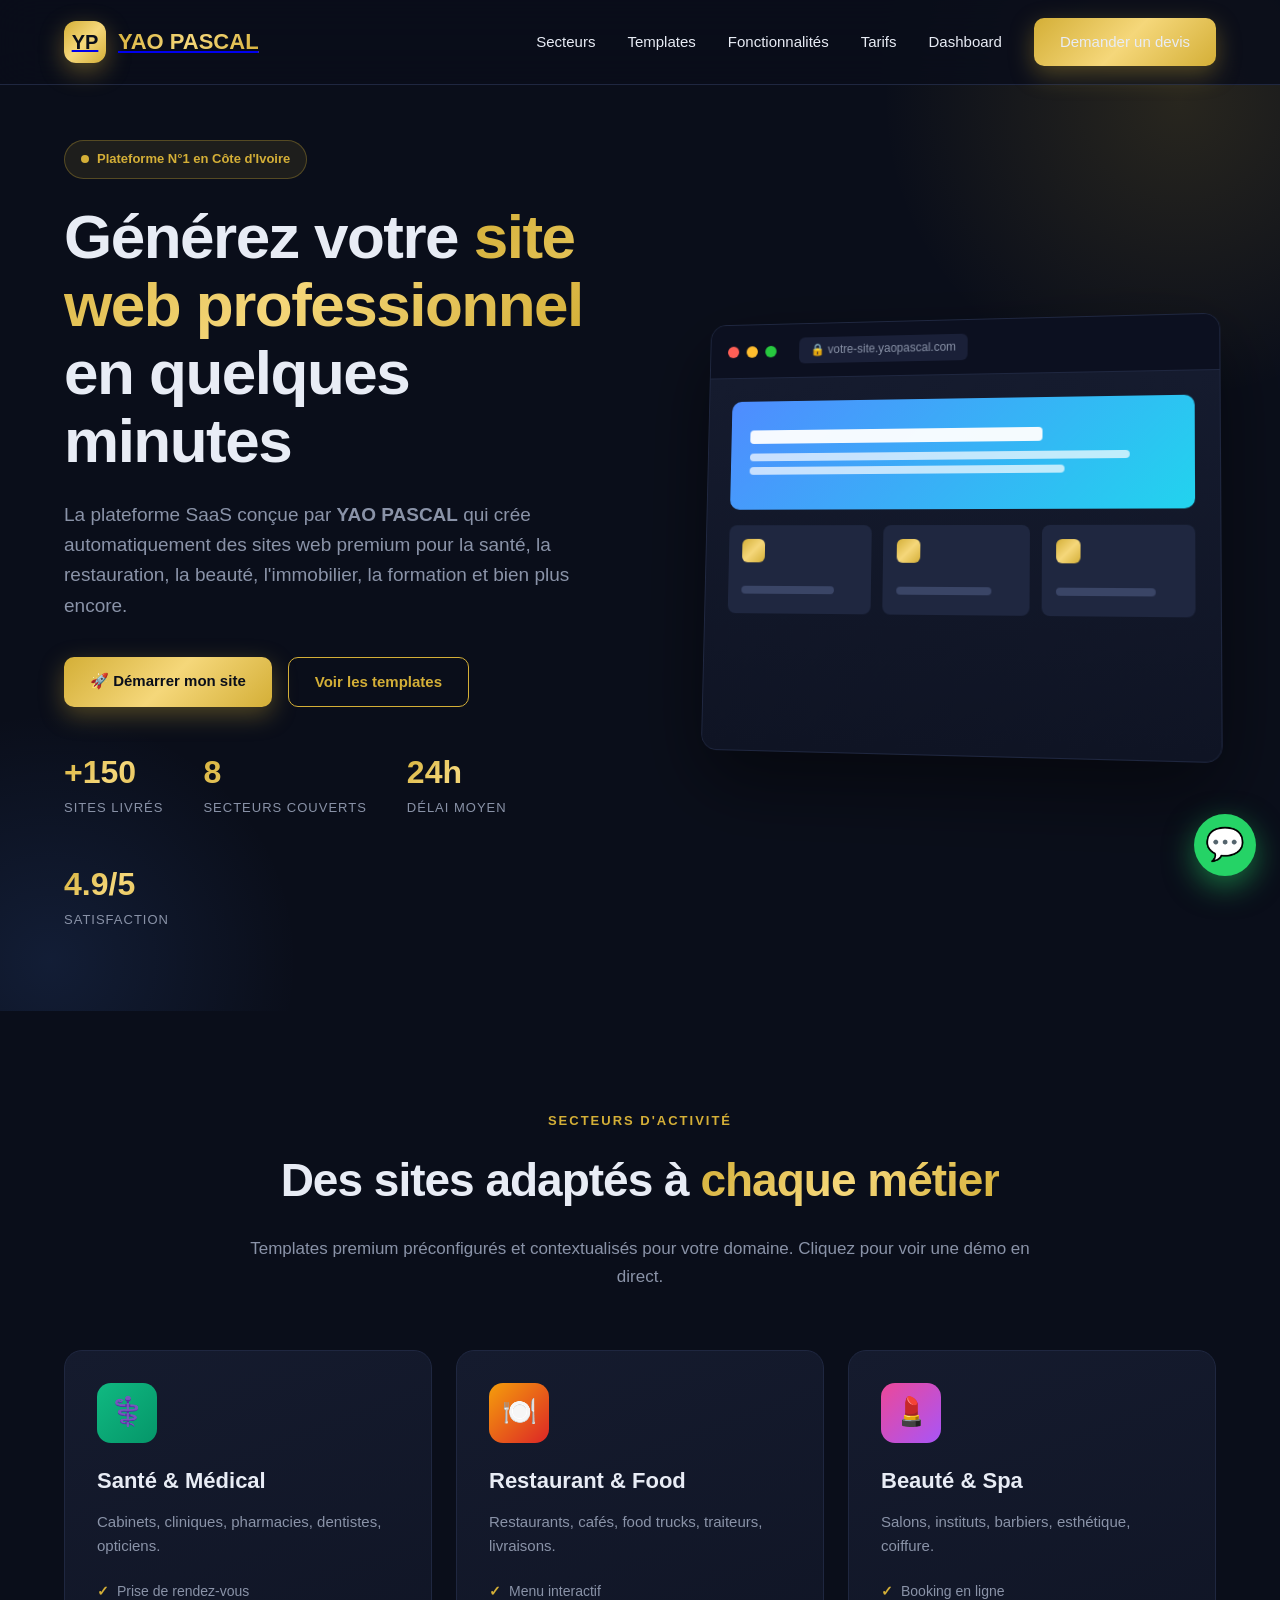
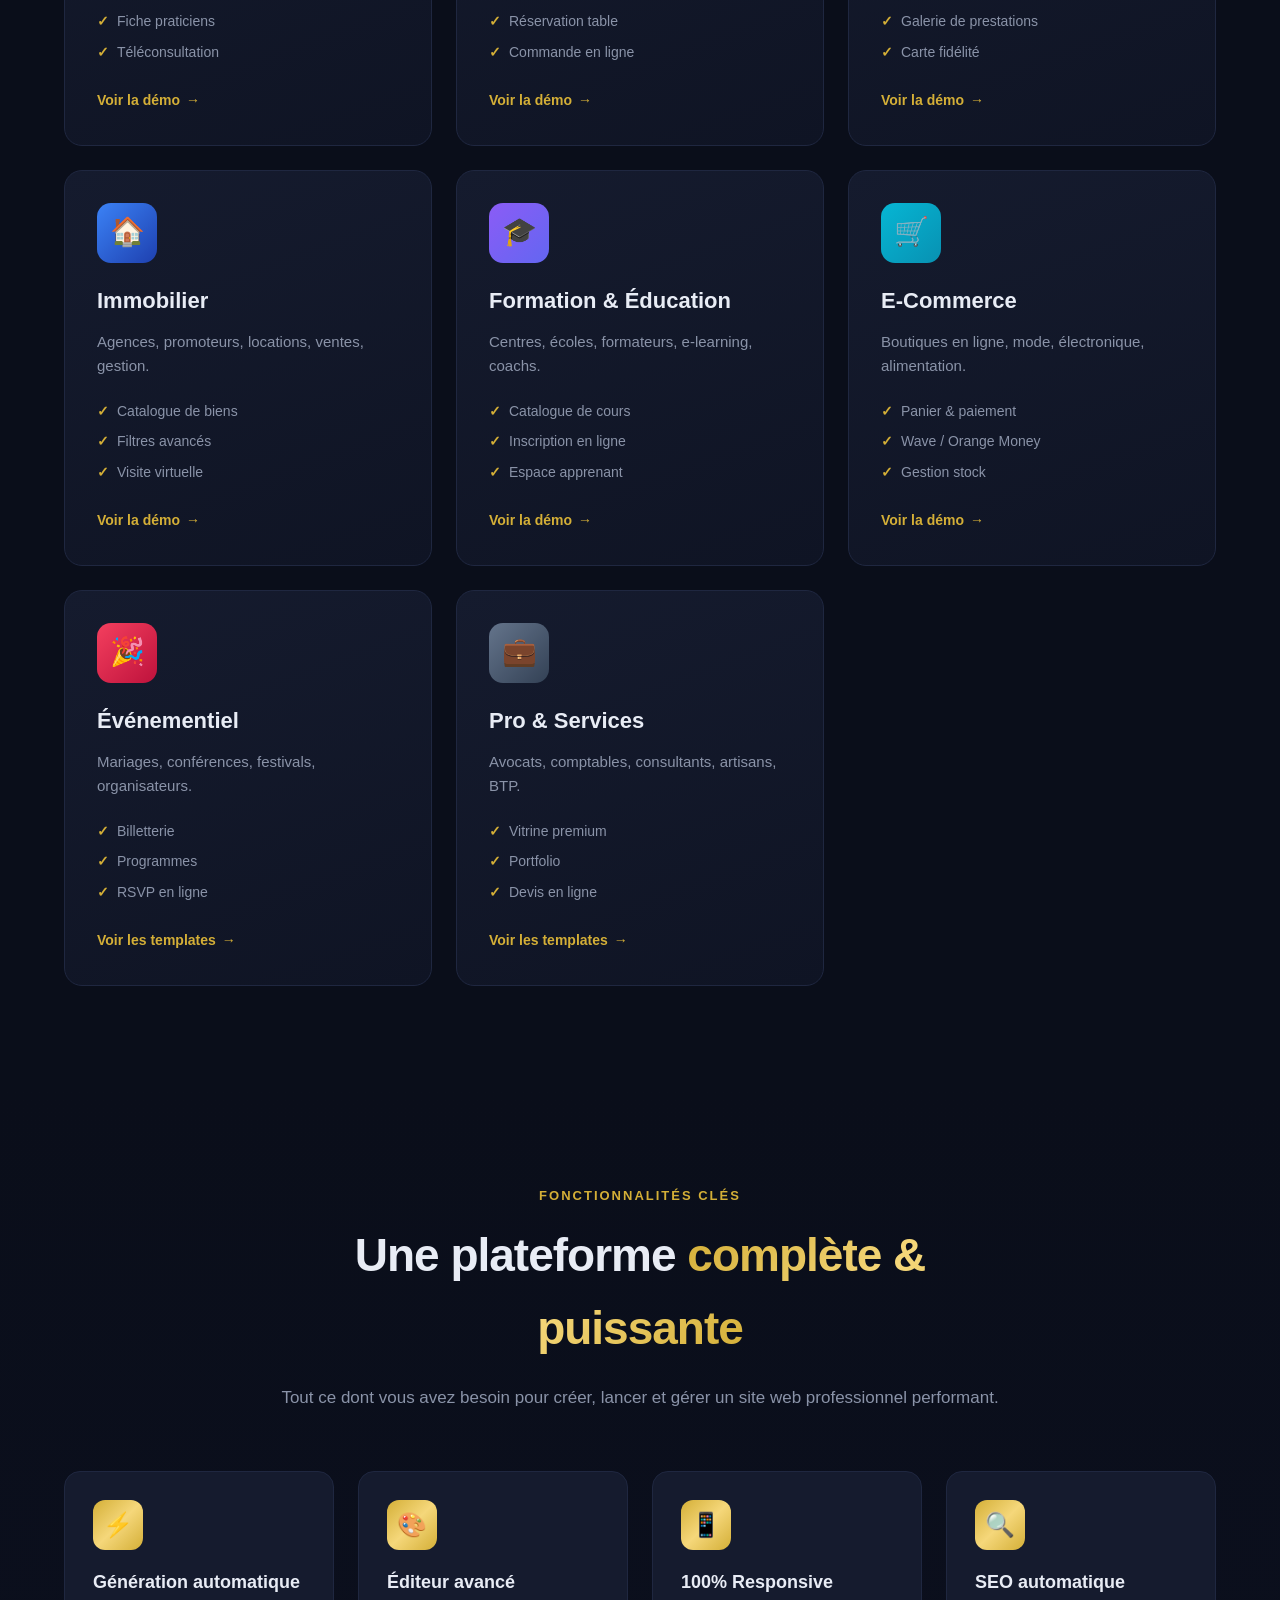
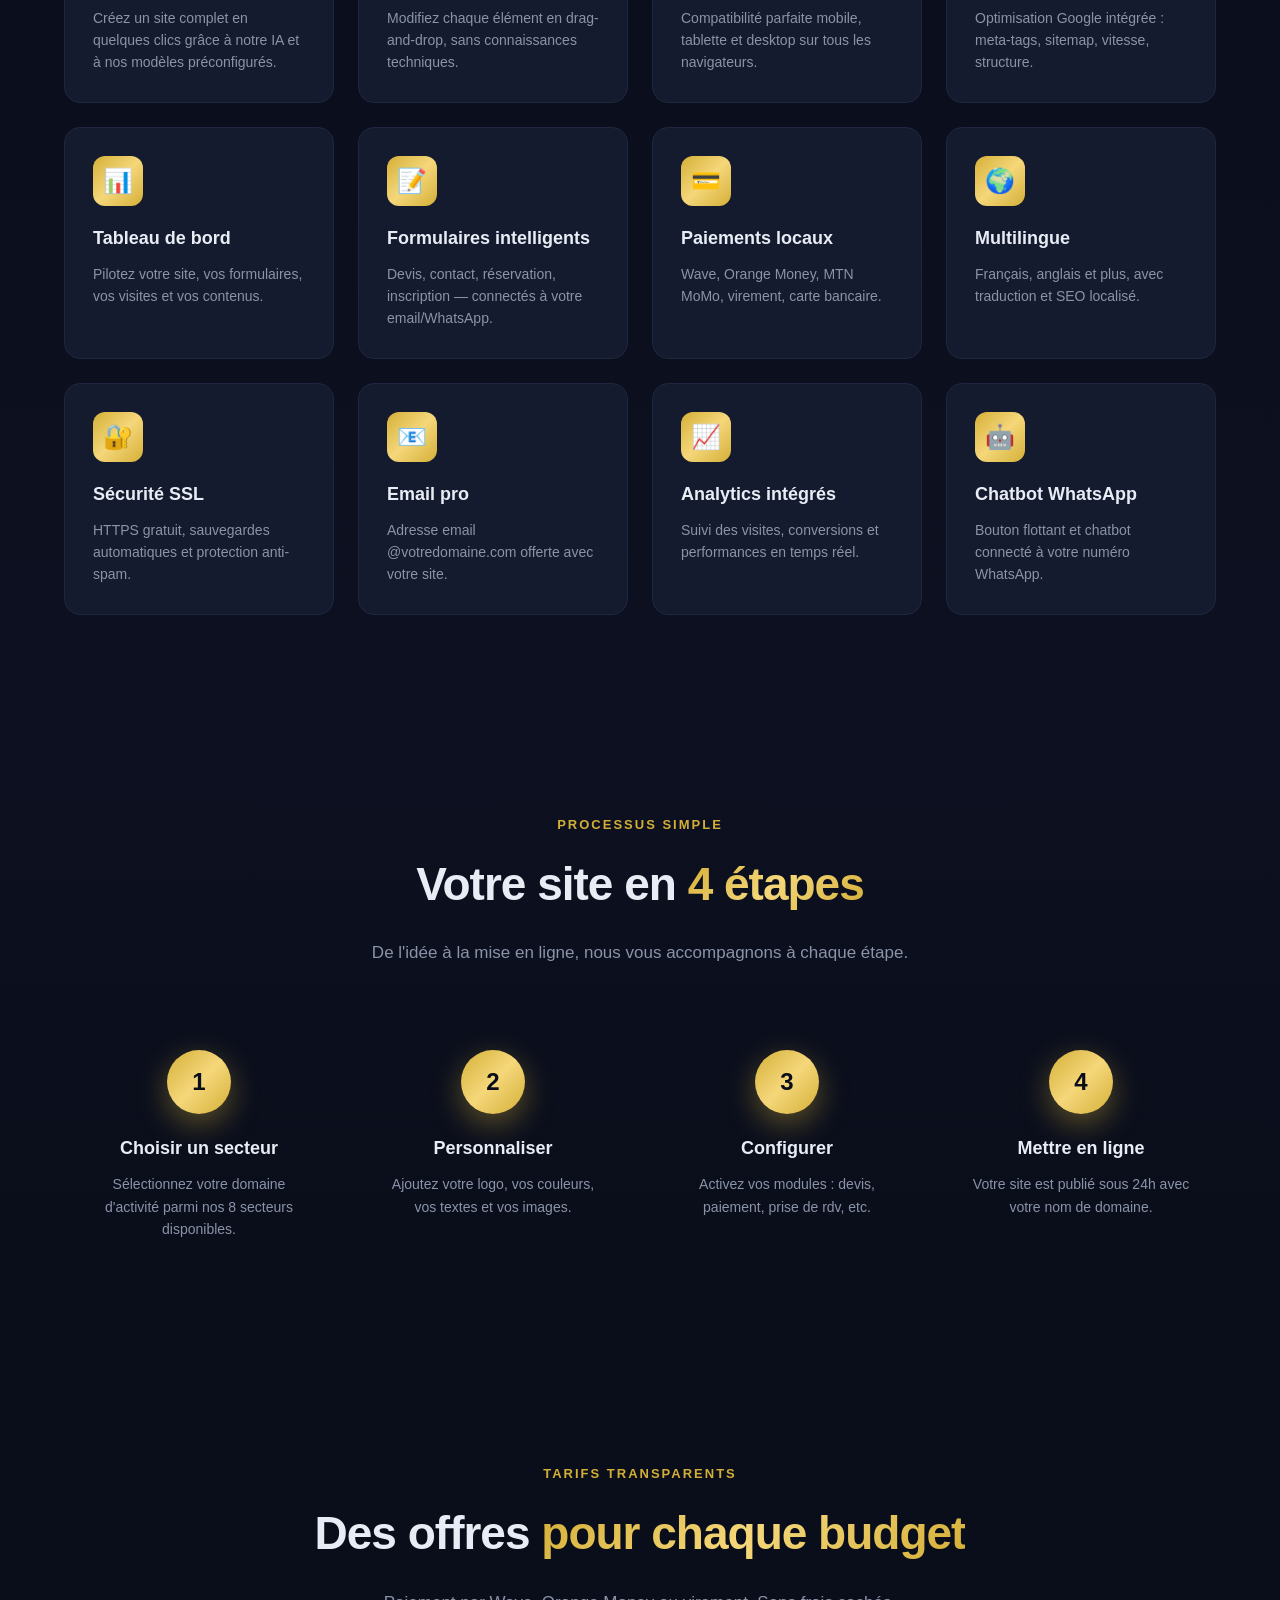
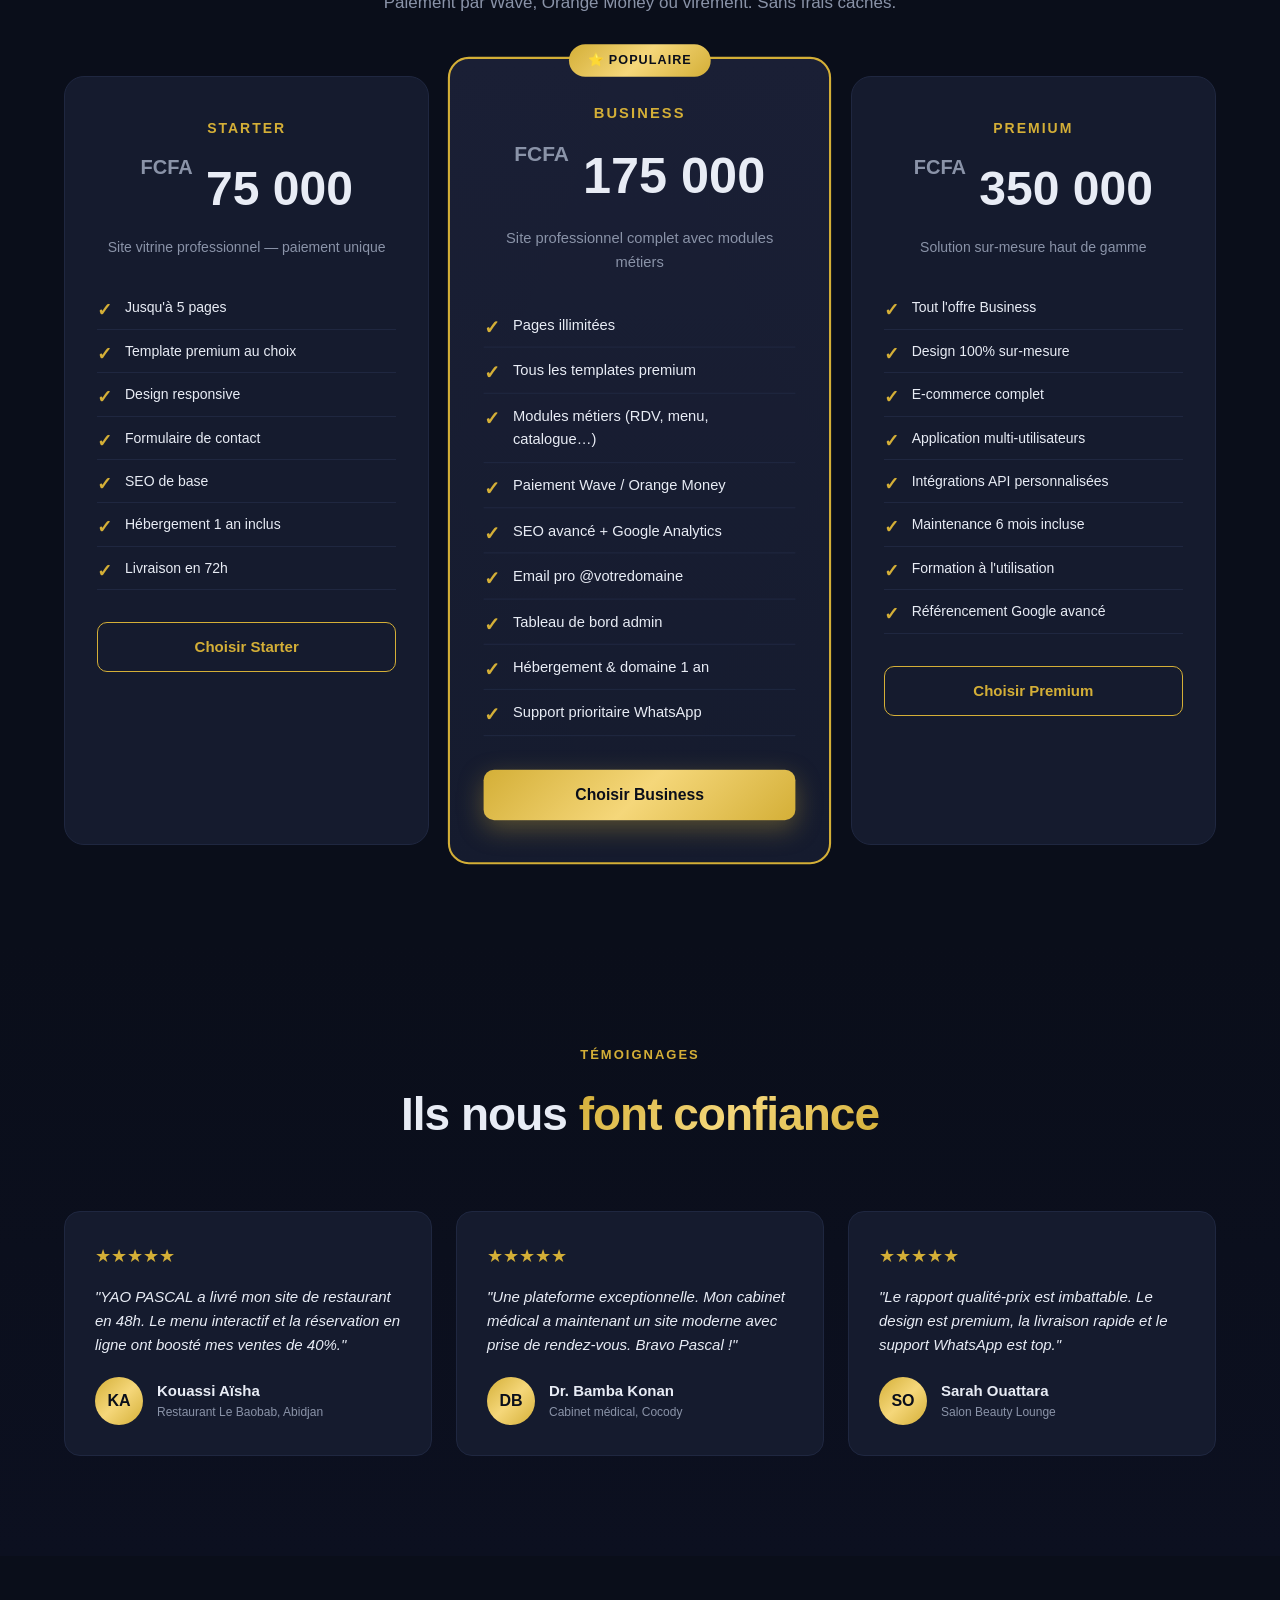
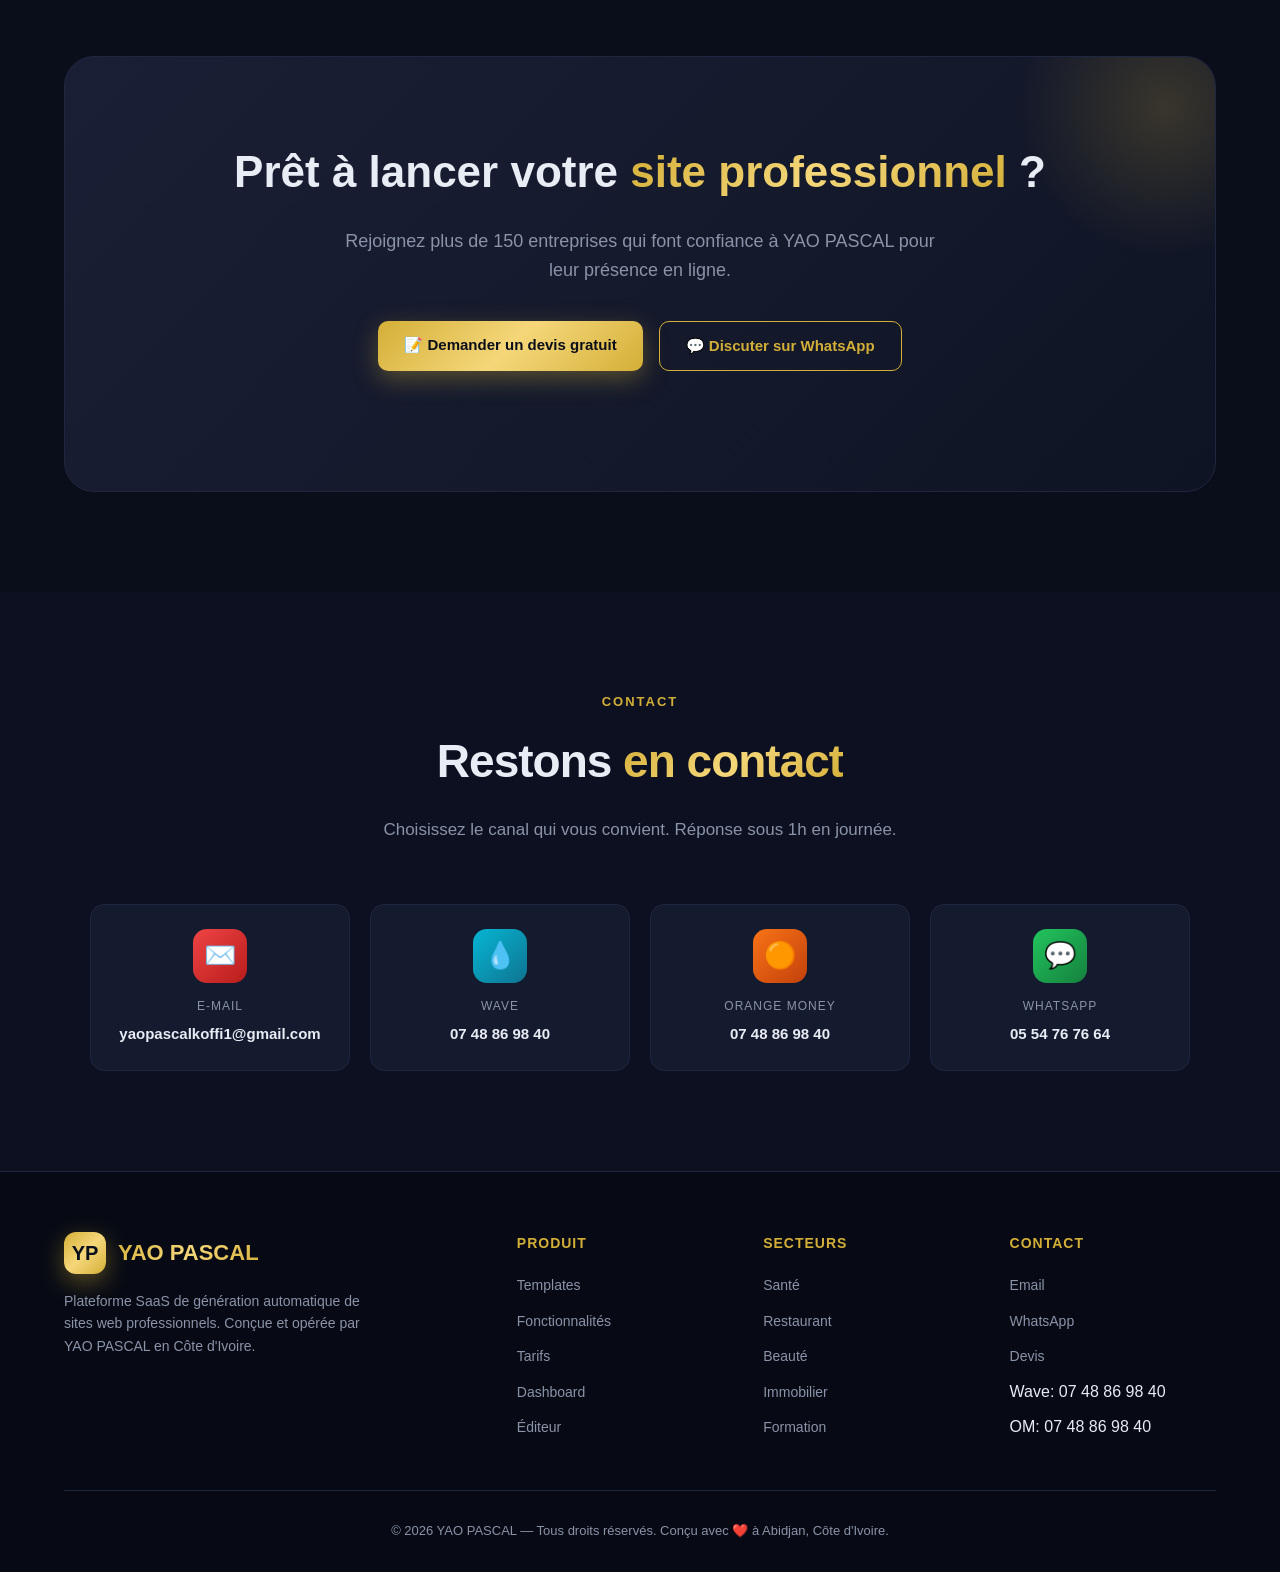
==== index.html @ 2ce22e8a "Add files via upload" ====
<!DOCTYPE html>
<html lang="fr">
<head>
<meta charset="UTF-8">
<meta name="viewport" content="width=device-width, initial-scale=1.0">
<meta name="description" content="YAO PASCAL — Plateforme SaaS de génération automatique de sites web professionnels. Santé, restaurant, beauté, immobilier, formation et plus. Templates premium, éditeur avancé, SEO automatique.">
<meta name="keywords" content="création site web, YAO PASCAL, SaaS, générateur de site, template premium, Côte d'Ivoire, Abidjan, site internet">
<meta name="author" content="YAO PASCAL">
<title>YAO PASCAL — Générateur de Sites Web Premium | Plateforme SaaS</title>
<style>
  *{margin:0;padding:0;box-sizing:border-box;font-family:'Segoe UI',-apple-system,BlinkMacSystemFont,sans-serif}
  :root{
    --bg:#0a0e1a;--bg2:#0f1424;--card:#151b2e;--gold:#d4af37;--gold2:#f5d77a;
    --blue:#4f8cff;--cyan:#22d3ee;--text:#e8ecf5;--muted:#8a93a8;--border:#1f2740;
    --grad:linear-gradient(135deg,#d4af37 0%,#f5d77a 50%,#d4af37 100%);
    --grad2:linear-gradient(135deg,#4f8cff 0%,#22d3ee 100%);
  }
  html{scroll-behavior:smooth}
  body{background:var(--bg);color:var(--text);overflow-x:hidden;line-height:1.6}
  
  /* NAV */
  .nav{position:fixed;top:0;left:0;right:0;z-index:1000;background:rgba(10,14,26,.85);backdrop-filter:blur(20px);border-bottom:1px solid var(--border);padding:18px 5%;display:flex;justify-content:space-between;align-items:center}
  .logo{display:flex;align-items:center;gap:12px;font-size:22px;font-weight:800}
  .logo-icon{width:42px;height:42px;background:var(--grad);border-radius:12px;display:flex;align-items:center;justify-content:center;color:#0a0e1a;font-weight:900;font-size:20px;box-shadow:0 8px 24px rgba(212,175,55,.4)}
  .logo span{background:var(--grad);-webkit-background-clip:text;background-clip:text;-webkit-text-fill-color:transparent}
  .nav-links{display:flex;gap:32px;list-style:none;align-items:center}
  .nav-links a{color:var(--text);text-decoration:none;font-weight:500;font-size:15px;transition:.3s}
  .nav-links a:hover{color:var(--gold)}
  .btn{padding:12px 26px;border-radius:10px;font-weight:600;text-decoration:none;display:inline-block;transition:.3s;border:none;cursor:pointer;font-size:15px}
  .btn-primary{background:var(--grad);color:#0a0e1a;box-shadow:0 8px 24px rgba(212,175,55,.35)}
  .btn-primary:hover{transform:translateY(-2px);box-shadow:0 12px 32px rgba(212,175,55,.5)}
  .btn-outline{border:1.5px solid var(--gold);color:var(--gold);background:transparent}
  .btn-outline:hover{background:var(--gold);color:#0a0e1a}
  .menu-toggle{display:none;background:none;border:none;color:var(--gold);font-size:28px;cursor:pointer}

  /* HERO */
  .hero{min-height:100vh;padding:140px 5% 80px;display:grid;grid-template-columns:1.1fr 1fr;gap:60px;align-items:center;position:relative;overflow:hidden}
  .hero::before{content:'';position:absolute;top:-200px;right:-200px;width:600px;height:600px;background:radial-gradient(circle,rgba(212,175,55,.15) 0%,transparent 70%);border-radius:50%}
  .hero::after{content:'';position:absolute;bottom:-200px;left:-200px;width:500px;height:500px;background:radial-gradient(circle,rgba(79,140,255,.12) 0%,transparent 70%);border-radius:50%}
  .hero-content{position:relative;z-index:2}
  .badge{display:inline-flex;align-items:center;gap:8px;padding:8px 16px;background:rgba(212,175,55,.1);border:1px solid rgba(212,175,55,.3);border-radius:50px;color:var(--gold);font-size:13px;font-weight:600;margin-bottom:24px}
  .badge::before{content:'';width:8px;height:8px;background:var(--gold);border-radius:50%;animation:pulse 2s infinite}
  @keyframes pulse{0%,100%{opacity:1}50%{opacity:.4}}
  h1{font-size:clamp(36px,5vw,62px);line-height:1.1;font-weight:800;margin-bottom:24px;letter-spacing:-1.5px}
  h1 .highlight{background:var(--grad);-webkit-background-clip:text;background-clip:text;-webkit-text-fill-color:transparent}
  .hero p.lead{font-size:19px;color:var(--muted);margin-bottom:36px;max-width:580px}
  .cta-group{display:flex;gap:16px;flex-wrap:wrap;margin-bottom:40px}
  .stats{display:flex;gap:40px;flex-wrap:wrap}
  .stat .num{font-size:32px;font-weight:800;background:var(--grad);-webkit-background-clip:text;-webkit-text-fill-color:transparent}
  .stat .lbl{font-size:13px;color:var(--muted);text-transform:uppercase;letter-spacing:1px}

  /* HERO MOCKUP */
  .hero-mockup{position:relative;z-index:2}
  .mockup-window{background:var(--card);border:1px solid var(--border);border-radius:16px;overflow:hidden;box-shadow:0 30px 80px rgba(0,0,0,.5);transform:perspective(1200px) rotateY(-8deg) rotateX(4deg)}
  .mockup-bar{background:#0c1020;padding:14px 18px;display:flex;align-items:center;gap:8px;border-bottom:1px solid var(--border)}
  .mockup-bar span{width:12px;height:12px;border-radius:50%}
  .mockup-bar span:nth-child(1){background:#ff5f56}
  .mockup-bar span:nth-child(2){background:#ffbd2e}
  .mockup-bar span:nth-child(3){background:#27c93f}
  .mockup-url{margin-left:16px;font-size:12px;color:var(--muted);background:#1a2038;padding:4px 12px;border-radius:6px}
  .mockup-body{padding:24px;min-height:380px;background:linear-gradient(180deg,#151b2e 0%,#0f1424 100%)}
  .mock-hero{background:var(--grad2);padding:30px 20px;border-radius:10px;margin-bottom:16px}
  .mock-h{height:14px;background:rgba(255,255,255,.95);border-radius:4px;width:70%;margin-bottom:10px}
  .mock-p{height:8px;background:rgba(255,255,255,.7);border-radius:4px;width:90%;margin-bottom:6px}
  .mock-grid{display:grid;grid-template-columns:repeat(3,1fr);gap:12px;margin-top:16px}
  .mock-card{background:#1f2740;padding:14px;border-radius:8px;height:90px;display:flex;flex-direction:column;justify-content:space-between}
  .mock-icon{width:24px;height:24px;background:var(--grad);border-radius:6px}

  /* SECTIONS */
  section{padding:100px 5%;position:relative}
  .section-head{text-align:center;max-width:780px;margin:0 auto 60px}
  .section-head .label{color:var(--gold);font-weight:600;letter-spacing:2px;font-size:13px;text-transform:uppercase;margin-bottom:12px;display:block}
  .section-head h2{font-size:clamp(28px,4vw,46px);font-weight:800;margin-bottom:18px;letter-spacing:-1px}
  .section-head h2 .accent{background:var(--grad);-webkit-background-clip:text;-webkit-text-fill-color:transparent}
  .section-head p{color:var(--muted);font-size:17px}

  /* SECTORS */
  .sectors-grid{display:grid;grid-template-columns:repeat(auto-fit,minmax(280px,1fr));gap:24px;max-width:1300px;margin:0 auto}
  .sector-card{background:linear-gradient(160deg,var(--card) 0%,#0f1424 100%);border:1px solid var(--border);border-radius:18px;padding:32px;transition:.4s;position:relative;overflow:hidden;cursor:pointer}
  .sector-card::before{content:'';position:absolute;top:0;left:0;right:0;height:3px;background:var(--grad);transform:scaleX(0);transform-origin:left;transition:.4s}
  .sector-card:hover{transform:translateY(-8px);border-color:rgba(212,175,55,.4);box-shadow:0 20px 50px rgba(0,0,0,.4)}
  .sector-card:hover::before{transform:scaleX(1)}
  .sector-icon{width:60px;height:60px;border-radius:14px;display:flex;align-items:center;justify-content:center;font-size:28px;margin-bottom:20px}
  .ic-sante{background:linear-gradient(135deg,#10b981,#059669)}
  .ic-resto{background:linear-gradient(135deg,#f59e0b,#dc2626)}
  .ic-beaute{background:linear-gradient(135deg,#ec4899,#a855f7)}
  .ic-immo{background:linear-gradient(135deg,#3b82f6,#1e40af)}
  .ic-formation{background:linear-gradient(135deg,#8b5cf6,#6366f1)}
  .ic-ecom{background:linear-gradient(135deg,#06b6d4,#0891b2)}
  .ic-event{background:linear-gradient(135deg,#f43f5e,#be123c)}
  .ic-pro{background:linear-gradient(135deg,#64748b,#334155)}
  .sector-card h3{font-size:22px;margin-bottom:12px;font-weight:700}
  .sector-card p{color:var(--muted);font-size:15px;margin-bottom:18px}
  .sector-card .features{list-style:none;margin-bottom:20px}
  .sector-card .features li{font-size:14px;color:var(--muted);padding:4px 0;padding-left:20px;position:relative}
  .sector-card .features li::before{content:'✓';position:absolute;left:0;color:var(--gold);font-weight:bold}
  .sector-card a.demo-link{color:var(--gold);font-size:14px;font-weight:600;text-decoration:none;display:inline-flex;align-items:center;gap:6px}
  .sector-card a.demo-link::after{content:'→';transition:.3s}
  .sector-card a.demo-link:hover::after{transform:translateX(4px)}

  /* FEATURES */
  .features-bg{background:linear-gradient(180deg,var(--bg) 0%,#0c1020 100%)}
  .features-grid{display:grid;grid-template-columns:repeat(auto-fit,minmax(260px,1fr));gap:24px;max-width:1300px;margin:0 auto}
  .feature{padding:28px;background:var(--card);border:1px solid var(--border);border-radius:16px;transition:.3s}
  .feature:hover{border-color:var(--gold);transform:translateY(-4px)}
  .feature-icon{width:50px;height:50px;background:var(--grad);border-radius:12px;display:flex;align-items:center;justify-content:center;font-size:24px;margin-bottom:18px;color:#0a0e1a}
  .feature h3{font-size:18px;margin-bottom:10px}
  .feature p{color:var(--muted);font-size:14px}

  /* PRICING */
  .pricing-grid{display:grid;grid-template-columns:repeat(auto-fit,minmax(300px,1fr));gap:28px;max-width:1200px;margin:0 auto}
  .price-card{background:var(--card);border:1px solid var(--border);border-radius:20px;padding:40px 32px;text-align:center;position:relative;transition:.3s}
  .price-card:hover{transform:translateY(-6px)}
  .price-card.featured{border:2px solid var(--gold);background:linear-gradient(180deg,#1a1f35 0%,#151b2e 100%);transform:scale(1.05)}
  .price-card.featured::before{content:'⭐ POPULAIRE';position:absolute;top:-14px;left:50%;transform:translateX(-50%);background:var(--grad);color:#0a0e1a;padding:6px 18px;border-radius:50px;font-size:12px;font-weight:700;letter-spacing:1px}
  .price-name{font-size:14px;color:var(--gold);text-transform:uppercase;letter-spacing:2px;margin-bottom:12px;font-weight:600}
  .price-amount{font-size:48px;font-weight:800;margin-bottom:8px}
  .price-amount .currency{font-size:20px;color:var(--muted);vertical-align:top}
  .price-amount .period{font-size:14px;color:var(--muted);font-weight:400}
  .price-desc{color:var(--muted);font-size:14px;margin-bottom:28px}
  .price-features{list-style:none;text-align:left;margin-bottom:32px}
  .price-features li{padding:10px 0;font-size:14px;border-bottom:1px solid var(--border);padding-left:28px;position:relative}
  .price-features li::before{content:'✓';position:absolute;left:0;color:var(--gold);font-weight:bold;font-size:18px}

  /* PROCESS */
  .process-bg{background:linear-gradient(180deg,#0c1020 0%,var(--bg) 100%)}
  .process-grid{display:grid;grid-template-columns:repeat(auto-fit,minmax(220px,1fr));gap:24px;max-width:1200px;margin:0 auto}
  .step{text-align:center;padding:24px;position:relative}
  .step-num{width:64px;height:64px;background:var(--grad);color:#0a0e1a;border-radius:50%;display:flex;align-items:center;justify-content:center;font-size:24px;font-weight:800;margin:0 auto 20px;box-shadow:0 10px 30px rgba(212,175,55,.4)}
  .step h3{font-size:18px;margin-bottom:10px}
  .step p{color:var(--muted);font-size:14px}

  /* TESTIMONIALS */
  .testi-grid{display:grid;grid-template-columns:repeat(auto-fit,minmax(300px,1fr));gap:24px;max-width:1200px;margin:0 auto}
  .testi{background:var(--card);border:1px solid var(--border);border-radius:16px;padding:30px}
  .testi .stars{color:var(--gold);font-size:18px;margin-bottom:14px}
  .testi p{color:var(--text);font-style:italic;margin-bottom:20px;font-size:15px}
  .testi-author{display:flex;align-items:center;gap:14px}
  .testi-avatar{width:48px;height:48px;border-radius:50%;background:var(--grad);display:flex;align-items:center;justify-content:center;color:#0a0e1a;font-weight:700}
  .testi-author .name{font-weight:600;font-size:15px}
  .testi-author .role{font-size:12px;color:var(--muted)}

  /* CTA FINAL */
  .cta-final{background:linear-gradient(135deg,#1a1f35 0%,#0f1424 100%);border-radius:30px;padding:80px 40px;text-align:center;max-width:1200px;margin:0 auto;position:relative;overflow:hidden;border:1px solid var(--border)}
  .cta-final::before{content:'';position:absolute;top:-100px;right:-100px;width:300px;height:300px;background:radial-gradient(circle,rgba(212,175,55,.2) 0%,transparent 70%);border-radius:50%}
  .cta-final h2{font-size:clamp(28px,4vw,44px);margin-bottom:20px;position:relative}
  .cta-final p{font-size:18px;color:var(--muted);margin-bottom:36px;max-width:600px;margin-left:auto;margin-right:auto;position:relative}
  .cta-final .cta-group{justify-content:center}

  /* CONTACT */
  .contact-bg{background:#0c1020}
  .contact-grid{display:grid;grid-template-columns:repeat(auto-fit,minmax(220px,1fr));gap:20px;max-width:1100px;margin:0 auto}
  .contact-card{background:var(--card);border:1px solid var(--border);border-radius:14px;padding:24px;text-align:center;transition:.3s;text-decoration:none;color:var(--text)}
  .contact-card:hover{border-color:var(--gold);transform:translateY(-4px)}
  .contact-icon{width:54px;height:54px;border-radius:14px;display:flex;align-items:center;justify-content:center;font-size:26px;margin:0 auto 14px}
  .ic-mail{background:linear-gradient(135deg,#ef4444,#b91c1c)}
  .ic-wave{background:linear-gradient(135deg,#06b6d4,#0e7490)}
  .ic-orange{background:linear-gradient(135deg,#f97316,#c2410c)}
  .ic-wa{background:linear-gradient(135deg,#22c55e,#15803d)}
  .contact-card .label{font-size:12px;color:var(--muted);text-transform:uppercase;letter-spacing:1px;margin-bottom:6px}
  .contact-card .value{font-size:15px;font-weight:600}

  /* FOOTER */
  footer{background:#070a14;padding:60px 5% 30px;border-top:1px solid var(--border)}
  .footer-grid{display:grid;grid-template-columns:2fr 1fr 1fr 1fr;gap:40px;max-width:1300px;margin:0 auto 40px}
  .footer-brand p{color:var(--muted);font-size:14px;margin-top:16px;max-width:320px}
  .footer-col h4{margin-bottom:18px;color:var(--gold);font-size:14px;text-transform:uppercase;letter-spacing:1px}
  .footer-col ul{list-style:none}
  .footer-col li{margin-bottom:10px}
  .footer-col a{color:var(--muted);text-decoration:none;font-size:14px;transition:.3s}
  .footer-col a:hover{color:var(--gold)}
  .footer-bottom{text-align:center;padding-top:30px;border-top:1px solid var(--border);color:var(--muted);font-size:13px;max-width:1300px;margin:0 auto}

  /* WHATSAPP FLOAT */
  .wa-float{position:fixed;bottom:24px;right:24px;width:62px;height:62px;background:#25d366;border-radius:50%;display:flex;align-items:center;justify-content:center;font-size:32px;text-decoration:none;box-shadow:0 10px 30px rgba(37,211,102,.5);z-index:999;animation:bounce 2s infinite}
  @keyframes bounce{0%,100%{transform:translateY(0)}50%{transform:translateY(-6px)}}

  /* RESPONSIVE */
  @media(max-width:900px){
    .nav-links{display:none;position:absolute;top:72px;left:0;right:0;background:var(--card);flex-direction:column;padding:20px;border-bottom:1px solid var(--border)}
    .nav-links.open{display:flex}
    .menu-toggle{display:block}
    .hero{grid-template-columns:1fr;padding-top:110px;text-align:center}
    .hero p.lead{margin-left:auto;margin-right:auto}
    .cta-group{justify-content:center}
    .stats{justify-content:center}
    .footer-grid{grid-template-columns:1fr 1fr}
    .price-card.featured{transform:none}
  }
  @media(max-width:500px){
    .footer-grid{grid-template-columns:1fr}
  }
</style>
</head>
<body>

<!-- NAVIGATION -->
<nav class="nav">
  <a href="#" class="logo"><div class="logo-icon">YP</div><span>YAO PASCAL</span></a>
  <ul class="nav-links" id="navLinks">
    <li><a href="#sectors">Secteurs</a></li>
    <li><a href="templates.html">Templates</a></li>
    <li><a href="#features">Fonctionnalités</a></li>
    <li><a href="#pricing">Tarifs</a></li>
    <li><a href="dashboard.html">Dashboard</a></li>
    <li><a href="devis.html" class="btn btn-primary">Demander un devis</a></li>
  </ul>
  <button class="menu-toggle" onclick="document.getElementById('navLinks').classList.toggle('open')">☰</button>
</nav>

<!-- HERO -->
<section class="hero">
  <div class="hero-content">
    <span class="badge">Plateforme N°1 en Côte d'Ivoire</span>
    <h1>Générez votre <span class="highlight">site web professionnel</span> en quelques minutes</h1>
    <p class="lead">La plateforme SaaS conçue par <strong>YAO PASCAL</strong> qui crée automatiquement des sites web premium pour la santé, la restauration, la beauté, l'immobilier, la formation et bien plus encore.</p>
    <div class="cta-group">
      <a href="devis.html" class="btn btn-primary">🚀 Démarrer mon site</a>
      <a href="templates.html" class="btn btn-outline">Voir les templates</a>
    </div>
    <div class="stats">
      <div class="stat"><div class="num">+150</div><div class="lbl">Sites livrés</div></div>
      <div class="stat"><div class="num">8</div><div class="lbl">Secteurs couverts</div></div>
      <div class="stat"><div class="num">24h</div><div class="lbl">Délai moyen</div></div>
      <div class="stat"><div class="num">4.9/5</div><div class="lbl">Satisfaction</div></div>
    </div>
  </div>
  <div class="hero-mockup">
    <div class="mockup-window">
      <div class="mockup-bar"><span></span><span></span><span></span><div class="mockup-url">🔒 votre-site.yaopascal.com</div></div>
      <div class="mockup-body">
        <div class="mock-hero">
          <div class="mock-h"></div>
          <div class="mock-p"></div>
          <div class="mock-p" style="width:75%"></div>
        </div>
        <div class="mock-grid">
          <div class="mock-card"><div class="mock-icon"></div><div class="mock-p" style="background:#3a4566;width:80%"></div></div>
          <div class="mock-card"><div class="mock-icon"></div><div class="mock-p" style="background:#3a4566;width:80%"></div></div>
          <div class="mock-card"><div class="mock-icon"></div><div class="mock-p" style="background:#3a4566;width:80%"></div></div>
        </div>
      </div>
    </div>
  </div>
</section>

<!-- SECTORS -->
<section id="sectors">
  <div class="section-head">
    <span class="label">Secteurs d'activité</span>
    <h2>Des sites adaptés à <span class="accent">chaque métier</span></h2>
    <p>Templates premium préconfigurés et contextualisés pour votre domaine. Cliquez pour voir une démo en direct.</p>
  </div>
  <div class="sectors-grid">
    <div class="sector-card" onclick="location.href='demos/sante.html'">
      <div class="sector-icon ic-sante">⚕️</div>
      <h3>Santé & Médical</h3>
      <p>Cabinets, cliniques, pharmacies, dentistes, opticiens.</p>
      <ul class="features"><li>Prise de rendez-vous</li><li>Fiche praticiens</li><li>Téléconsultation</li></ul>
      <a href="demos/sante.html" class="demo-link">Voir la démo</a>
    </div>
    <div class="sector-card" onclick="location.href='demos/restaurant.html'">
      <div class="sector-icon ic-resto">🍽️</div>
      <h3>Restaurant & Food</h3>
      <p>Restaurants, cafés, food trucks, traiteurs, livraisons.</p>
      <ul class="features"><li>Menu interactif</li><li>Réservation table</li><li>Commande en ligne</li></ul>
      <a href="demos/restaurant.html" class="demo-link">Voir la démo</a>
    </div>
    <div class="sector-card" onclick="location.href='demos/beaute.html'">
      <div class="sector-icon ic-beaute">💄</div>
      <h3>Beauté & Spa</h3>
      <p>Salons, instituts, barbiers, esthétique, coiffure.</p>
      <ul class="features"><li>Booking en ligne</li><li>Galerie de prestations</li><li>Carte fidélité</li></ul>
      <a href="demos/beaute.html" class="demo-link">Voir la démo</a>
    </div>
    <div class="sector-card" onclick="location.href='demos/immobilier.html'">
      <div class="sector-icon ic-immo">🏠</div>
      <h3>Immobilier</h3>
      <p>Agences, promoteurs, locations, ventes, gestion.</p>
      <ul class="features"><li>Catalogue de biens</li><li>Filtres avancés</li><li>Visite virtuelle</li></ul>
      <a href="demos/immobilier.html" class="demo-link">Voir la démo</a>
    </div>
    <div class="sector-card" onclick="location.href='demos/formation.html'">
      <div class="sector-icon ic-formation">🎓</div>
      <h3>Formation & Éducation</h3>
      <p>Centres, écoles, formateurs, e-learning, coachs.</p>
      <ul class="features"><li>Catalogue de cours</li><li>Inscription en ligne</li><li>Espace apprenant</li></ul>
      <a href="demos/formation.html" class="demo-link">Voir la démo</a>
    </div>
    <div class="sector-card" onclick="location.href='demos/ecommerce.html'">
      <div class="sector-icon ic-ecom">🛒</div>
      <h3>E-Commerce</h3>
      <p>Boutiques en ligne, mode, électronique, alimentation.</p>
      <ul class="features"><li>Panier & paiement</li><li>Wave / Orange Money</li><li>Gestion stock</li></ul>
      <a href="demos/ecommerce.html" class="demo-link">Voir la démo</a>
    </div>
    <div class="sector-card" onclick="location.href='templates.html'">
      <div class="sector-icon ic-event">🎉</div>
      <h3>Événementiel</h3>
      <p>Mariages, conférences, festivals, organisateurs.</p>
      <ul class="features"><li>Billetterie</li><li>Programmes</li><li>RSVP en ligne</li></ul>
      <a href="templates.html" class="demo-link">Voir les templates</a>
    </div>
    <div class="sector-card" onclick="location.href='templates.html'">
      <div class="sector-icon ic-pro">💼</div>
      <h3>Pro & Services</h3>
      <p>Avocats, comptables, consultants, artisans, BTP.</p>
      <ul class="features"><li>Vitrine premium</li><li>Portfolio</li><li>Devis en ligne</li></ul>
      <a href="templates.html" class="demo-link">Voir les templates</a>
    </div>
  </div>
</section>

<!-- FEATURES -->
<section id="features" class="features-bg">
  <div class="section-head">
    <span class="label">Fonctionnalités clés</span>
    <h2>Une plateforme <span class="accent">complète & puissante</span></h2>
    <p>Tout ce dont vous avez besoin pour créer, lancer et gérer un site web professionnel performant.</p>
  </div>
  <div class="features-grid">
    <div class="feature"><div class="feature-icon">⚡</div><h3>Génération automatique</h3><p>Créez un site complet en quelques clics grâce à notre IA et à nos modèles préconfigurés.</p></div>
    <div class="feature"><div class="feature-icon">🎨</div><h3>Éditeur avancé</h3><p>Modifiez chaque élément en drag-and-drop, sans connaissances techniques.</p></div>
    <div class="feature"><div class="feature-icon">📱</div><h3>100% Responsive</h3><p>Compatibilité parfaite mobile, tablette et desktop sur tous les navigateurs.</p></div>
    <div class="feature"><div class="feature-icon">🔍</div><h3>SEO automatique</h3><p>Optimisation Google intégrée : meta-tags, sitemap, vitesse, structure.</p></div>
    <div class="feature"><div class="feature-icon">📊</div><h3>Tableau de bord</h3><p>Pilotez votre site, vos formulaires, vos visites et vos contenus.</p></div>
    <div class="feature"><div class="feature-icon">📝</div><h3>Formulaires intelligents</h3><p>Devis, contact, réservation, inscription — connectés à votre email/WhatsApp.</p></div>
    <div class="feature"><div class="feature-icon">💳</div><h3>Paiements locaux</h3><p>Wave, Orange Money, MTN MoMo, virement, carte bancaire.</p></div>
    <div class="feature"><div class="feature-icon">🌍</div><h3>Multilingue</h3><p>Français, anglais et plus, avec traduction et SEO localisé.</p></div>
    <div class="feature"><div class="feature-icon">🔐</div><h3>Sécurité SSL</h3><p>HTTPS gratuit, sauvegardes automatiques et protection anti-spam.</p></div>
    <div class="feature"><div class="feature-icon">📧</div><h3>Email pro</h3><p>Adresse email @votredomaine.com offerte avec votre site.</p></div>
    <div class="feature"><div class="feature-icon">📈</div><h3>Analytics intégrés</h3><p>Suivi des visites, conversions et performances en temps réel.</p></div>
    <div class="feature"><div class="feature-icon">🤖</div><h3>Chatbot WhatsApp</h3><p>Bouton flottant et chatbot connecté à votre numéro WhatsApp.</p></div>
  </div>
</section>

<!-- PROCESS -->
<section class="process-bg">
  <div class="section-head">
    <span class="label">Processus simple</span>
    <h2>Votre site en <span class="accent">4 étapes</span></h2>
    <p>De l'idée à la mise en ligne, nous vous accompagnons à chaque étape.</p>
  </div>
  <div class="process-grid">
    <div class="step"><div class="step-num">1</div><h3>Choisir un secteur</h3><p>Sélectionnez votre domaine d'activité parmi nos 8 secteurs disponibles.</p></div>
    <div class="step"><div class="step-num">2</div><h3>Personnaliser</h3><p>Ajoutez votre logo, vos couleurs, vos textes et vos images.</p></div>
    <div class="step"><div class="step-num">3</div><h3>Configurer</h3><p>Activez vos modules : devis, paiement, prise de rdv, etc.</p></div>
    <div class="step"><div class="step-num">4</div><h3>Mettre en ligne</h3><p>Votre site est publié sous 24h avec votre nom de domaine.</p></div>
  </div>
</section>

<!-- PRICING -->
<section id="pricing">
  <div class="section-head">
    <span class="label">Tarifs transparents</span>
    <h2>Des offres <span class="accent">pour chaque budget</span></h2>
    <p>Paiement par Wave, Orange Money ou virement. Sans frais cachés.</p>
  </div>
  <div class="pricing-grid">
    <div class="price-card">
      <div class="price-name">Starter</div>
      <div class="price-amount"><span class="currency">FCFA</span> 75 000</div>
      <div class="price-desc">Site vitrine professionnel — paiement unique</div>
      <ul class="price-features">
        <li>Jusqu'à 5 pages</li>
        <li>Template premium au choix</li>
        <li>Design responsive</li>
        <li>Formulaire de contact</li>
        <li>SEO de base</li>
        <li>Hébergement 1 an inclus</li>
        <li>Livraison en 72h</li>
      </ul>
      <a href="devis.html?offre=starter" class="btn btn-outline" style="width:100%">Choisir Starter</a>
    </div>
    <div class="price-card featured">
      <div class="price-name">Business</div>
      <div class="price-amount"><span class="currency">FCFA</span> 175 000</div>
      <div class="price-desc">Site professionnel complet avec modules métiers</div>
      <ul class="price-features">
        <li>Pages illimitées</li>
        <li>Tous les templates premium</li>
        <li>Modules métiers (RDV, menu, catalogue…)</li>
        <li>Paiement Wave / Orange Money</li>
        <li>SEO avancé + Google Analytics</li>
        <li>Email pro @votredomaine</li>
        <li>Tableau de bord admin</li>
        <li>Hébergement & domaine 1 an</li>
        <li>Support prioritaire WhatsApp</li>
      </ul>
      <a href="devis.html?offre=business" class="btn btn-primary" style="width:100%">Choisir Business</a>
    </div>
    <div class="price-card">
      <div class="price-name">Premium</div>
      <div class="price-amount"><span class="currency">FCFA</span> 350 000</div>
      <div class="price-desc">Solution sur-mesure haut de gamme</div>
      <ul class="price-features">
        <li>Tout l'offre Business</li>
        <li>Design 100% sur-mesure</li>
        <li>E-commerce complet</li>
        <li>Application multi-utilisateurs</li>
        <li>Intégrations API personnalisées</li>
        <li>Maintenance 6 mois incluse</li>
        <li>Formation à l'utilisation</li>
        <li>Référencement Google avancé</li>
      </ul>
      <a href="devis.html?offre=premium" class="btn btn-outline" style="width:100%">Choisir Premium</a>
    </div>
  </div>
</section>

<!-- TESTIMONIALS -->
<section class="features-bg">
  <div class="section-head">
    <span class="label">Témoignages</span>
    <h2>Ils nous <span class="accent">font confiance</span></h2>
  </div>
  <div class="testi-grid">
    <div class="testi">
      <div class="stars">★★★★★</div>
      <p>"YAO PASCAL a livré mon site de restaurant en 48h. Le menu interactif et la réservation en ligne ont boosté mes ventes de 40%."</p>
      <div class="testi-author"><div class="testi-avatar">KA</div><div><div class="name">Kouassi Aïsha</div><div class="role">Restaurant Le Baobab, Abidjan</div></div></div>
    </div>
    <div class="testi">
      <div class="stars">★★★★★</div>
      <p>"Une plateforme exceptionnelle. Mon cabinet médical a maintenant un site moderne avec prise de rendez-vous. Bravo Pascal !"</p>
      <div class="testi-author"><div class="testi-avatar">DB</div><div><div class="name">Dr. Bamba Konan</div><div class="role">Cabinet médical, Cocody</div></div></div>
    </div>
    <div class="testi">
      <div class="stars">★★★★★</div>
      <p>"Le rapport qualité-prix est imbattable. Le design est premium, la livraison rapide et le support WhatsApp est top."</p>
      <div class="testi-author"><div class="testi-avatar">SO</div><div><div class="name">Sarah Ouattara</div><div class="role">Salon Beauty Lounge</div></div></div>
    </div>
  </div>
</section>

<!-- CTA FINAL -->
<section>
  <div class="cta-final">
    <h2>Prêt à lancer votre <span style="background:var(--grad);-webkit-background-clip:text;-webkit-text-fill-color:transparent">site professionnel</span> ?</h2>
    <p>Rejoignez plus de 150 entreprises qui font confiance à YAO PASCAL pour leur présence en ligne.</p>
    <div class="cta-group">
      <a href="devis.html" class="btn btn-primary">📝 Demander un devis gratuit</a>
      <a href="https://wa.me/2250554767664" target="_blank" class="btn btn-outline">💬 Discuter sur WhatsApp</a>
    </div>
  </div>
</section>

<!-- CONTACT -->
<section id="contact" class="contact-bg">
  <div class="section-head">
    <span class="label">Contact</span>
    <h2>Restons <span class="accent">en contact</span></h2>
    <p>Choisissez le canal qui vous convient. Réponse sous 1h en journée.</p>
  </div>
  <div class="contact-grid">
    <a href="mailto:yaopascalkoffi1@gmail.com" class="contact-card">
      <div class="contact-icon ic-mail">✉️</div>
      <div class="label">E-mail</div>
      <div class="value">yaopascalkoffi1@gmail.com</div>
    </a>
    <a href="tel:+2250748869840" class="contact-card">
      <div class="contact-icon ic-wave">💧</div>
      <div class="label">Wave</div>
      <div class="value">07 48 86 98 40</div>
    </a>
    <a href="tel:+2250748869840" class="contact-card">
      <div class="contact-icon ic-orange">🟠</div>
      <div class="label">Orange Money</div>
      <div class="value">07 48 86 98 40</div>
    </a>
    <a href="https://wa.me/2250554767664" target="_blank" class="contact-card">
      <div class="contact-icon ic-wa">💬</div>
      <div class="label">WhatsApp</div>
      <div class="value">05 54 76 76 64</div>
    </a>
  </div>
</section>

<!-- FOOTER -->
<footer>
  <div class="footer-grid">
    <div class="footer-brand">
      <div class="logo"><div class="logo-icon">YP</div><span>YAO PASCAL</span></div>
      <p>Plateforme SaaS de génération automatique de sites web professionnels. Conçue et opérée par YAO PASCAL en Côte d'Ivoire.</p>
    </div>
    <div class="footer-col">
      <h4>Produit</h4>
      <ul>
        <li><a href="templates.html">Templates</a></li>
        <li><a href="#features">Fonctionnalités</a></li>
        <li><a href="#pricing">Tarifs</a></li>
        <li><a href="dashboard.html">Dashboard</a></li>
        <li><a href="editor.html">Éditeur</a></li>
      </ul>
    </div>
    <div class="footer-col">
      <h4>Secteurs</h4>
      <ul>
        <li><a href="demos/sante.html">Santé</a></li>
        <li><a href="demos/restaurant.html">Restaurant</a></li>
        <li><a href="demos/beaute.html">Beauté</a></li>
        <li><a href="demos/immobilier.html">Immobilier</a></li>
        <li><a href="demos/formation.html">Formation</a></li>
      </ul>
    </div>
    <div class="footer-col">
      <h4>Contact</h4>
      <ul>
        <li><a href="mailto:yaopascalkoffi1@gmail.com">Email</a></li>
        <li><a href="https://wa.me/2250554767664">WhatsApp</a></li>
        <li><a href="devis.html">Devis</a></li>
        <li>Wave: 07 48 86 98 40</li>
        <li>OM: 07 48 86 98 40</li>
      </ul>
    </div>
  </div>
  <div class="footer-bottom">© 2026 YAO PASCAL — Tous droits réservés. Conçu avec ❤️ à Abidjan, Côte d'Ivoire.</div>
</footer>

<a href="https://wa.me/2250554767664" target="_blank" class="wa-float" title="Discuter sur WhatsApp">💬</a>

<script>
  // Smooth scroll for nav
  document.querySelectorAll('.nav-links a[href^="#"]').forEach(a=>{
    a.addEventListener('click',()=>document.getElementById('navLinks').classList.remove('open'));
  });
</script>
</body>
</html>
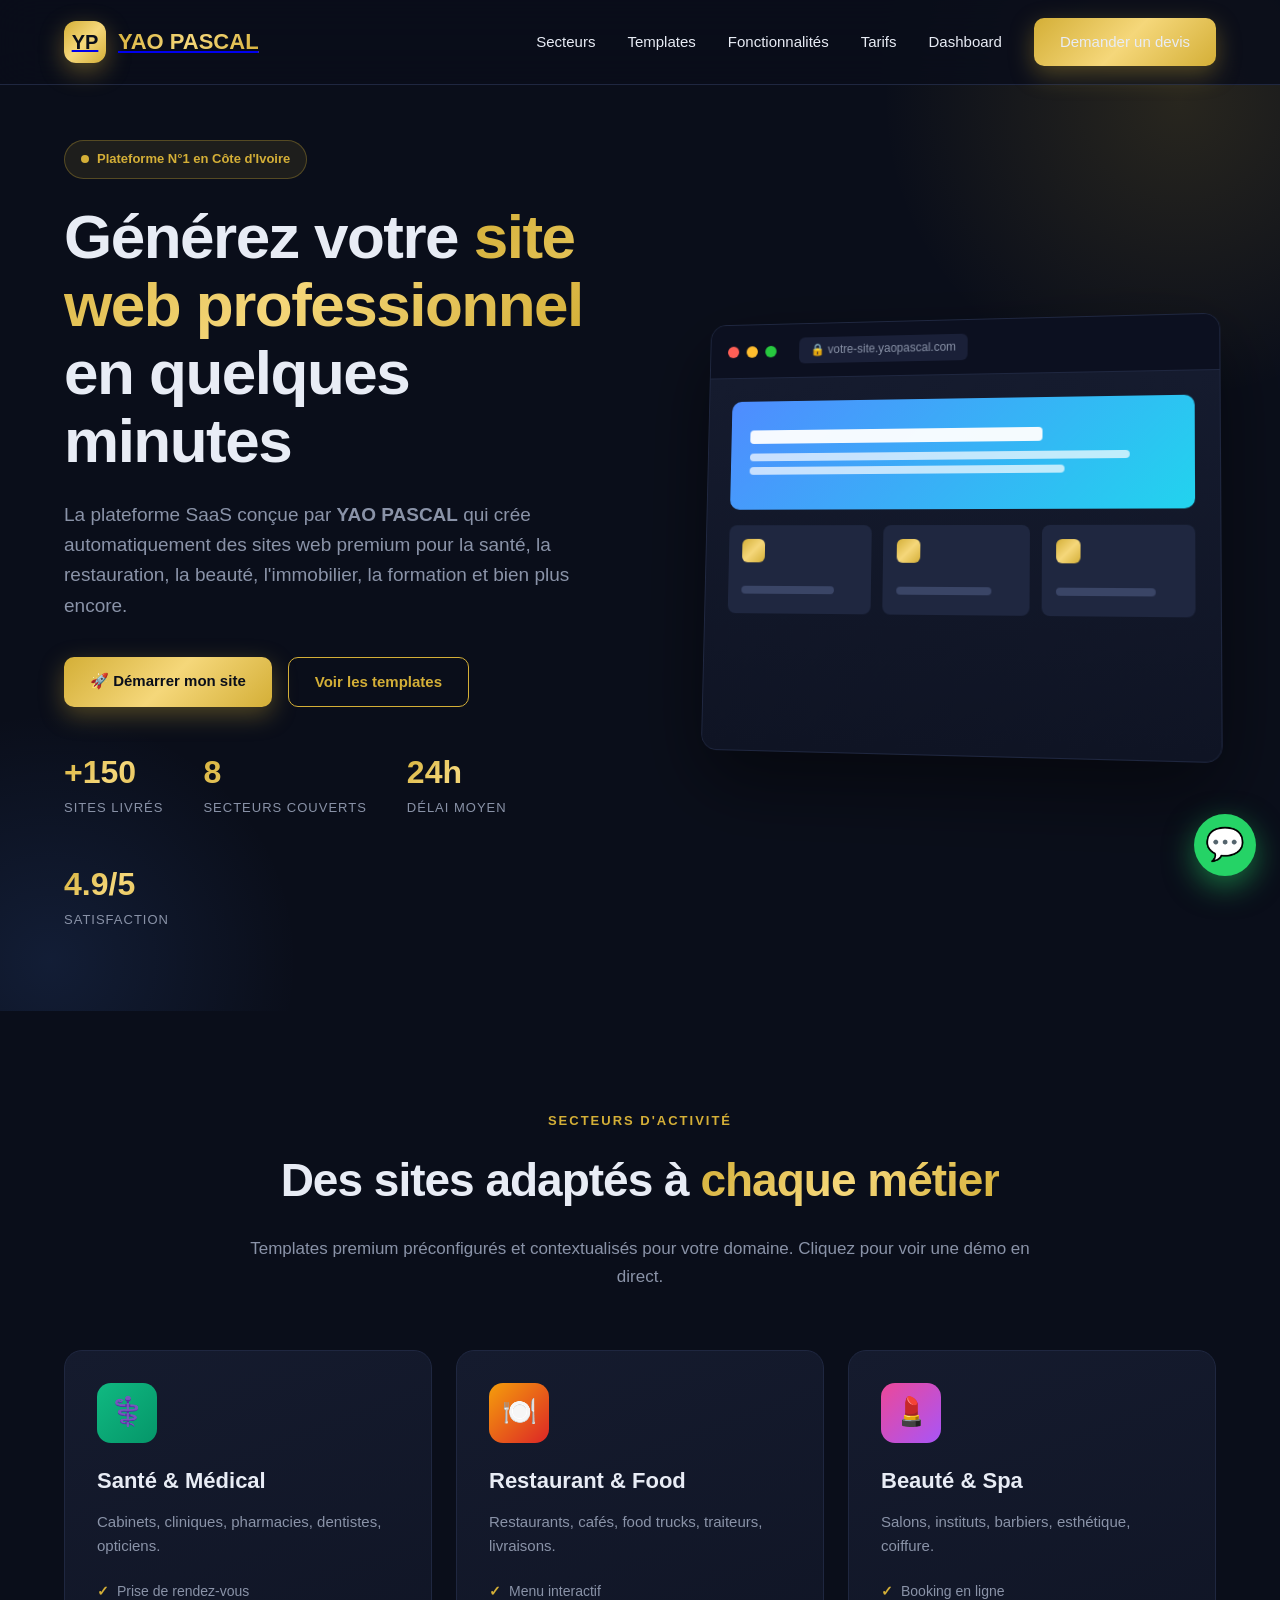
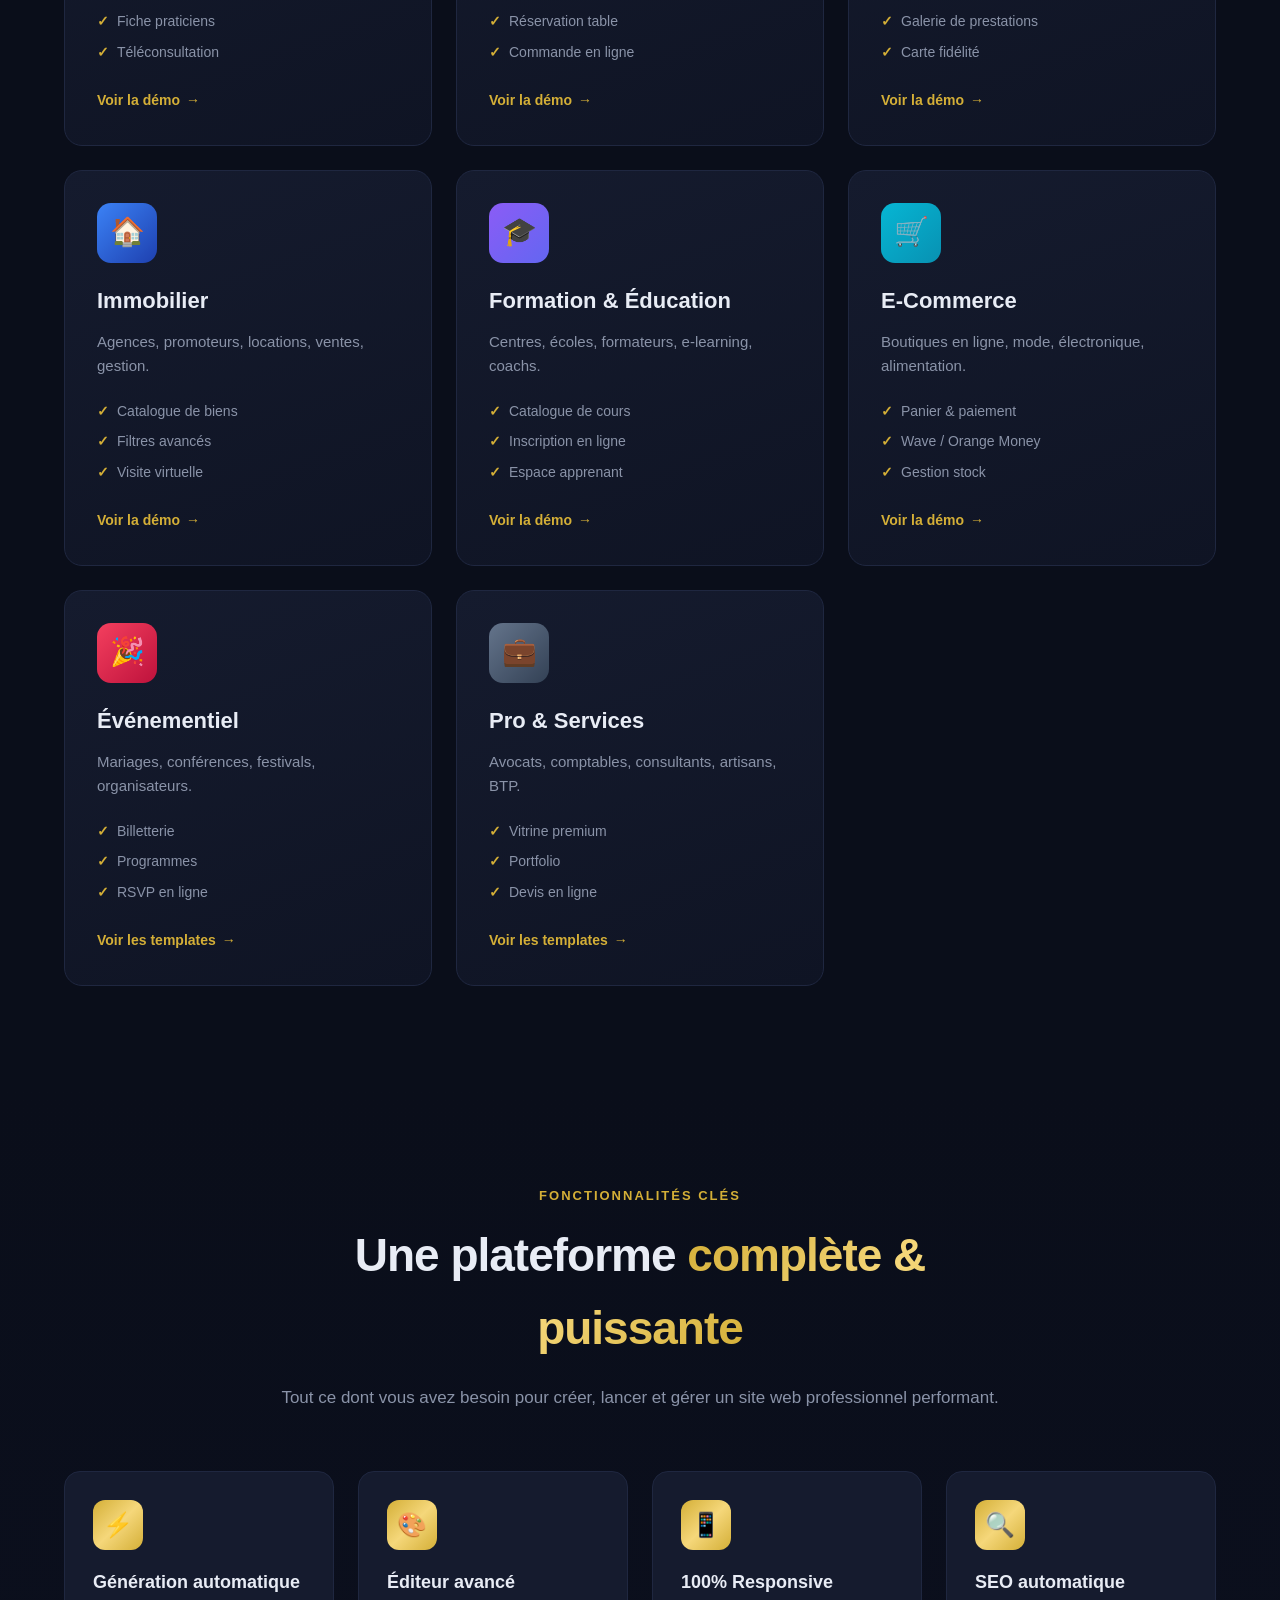
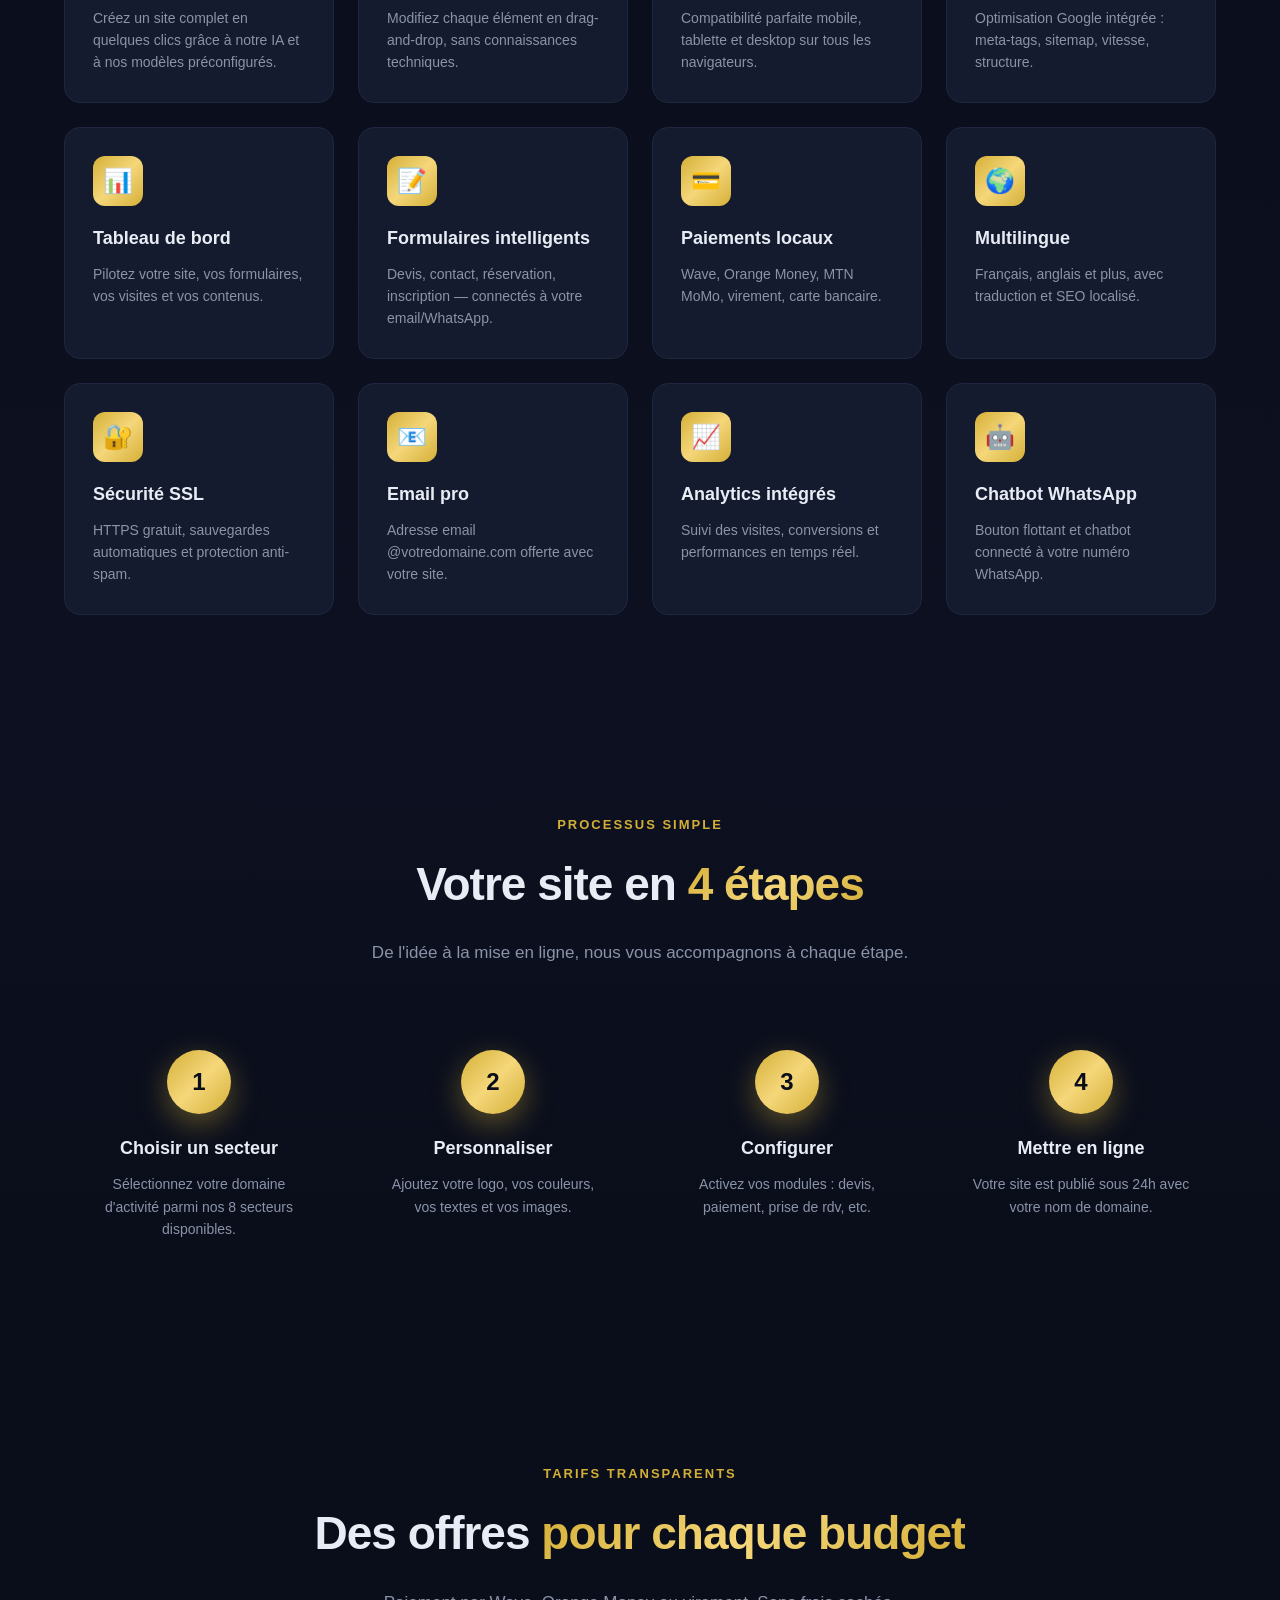
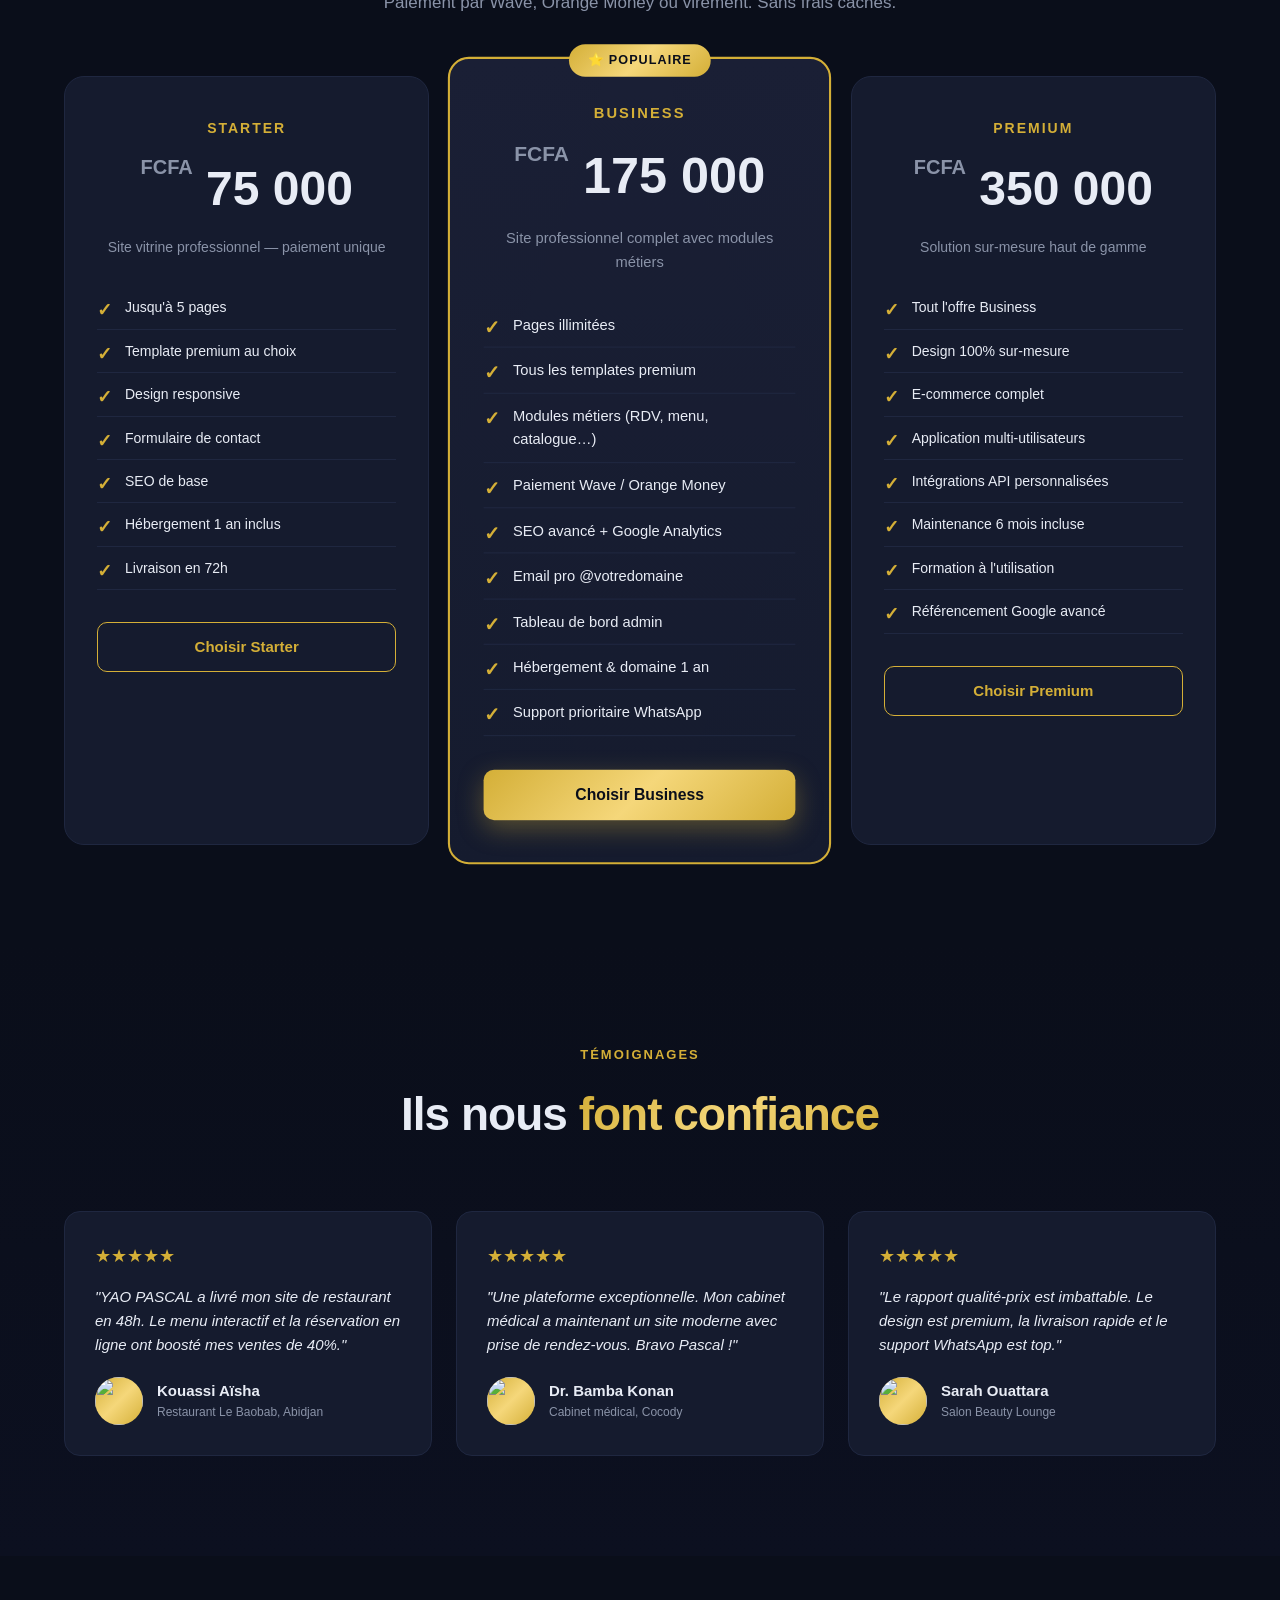
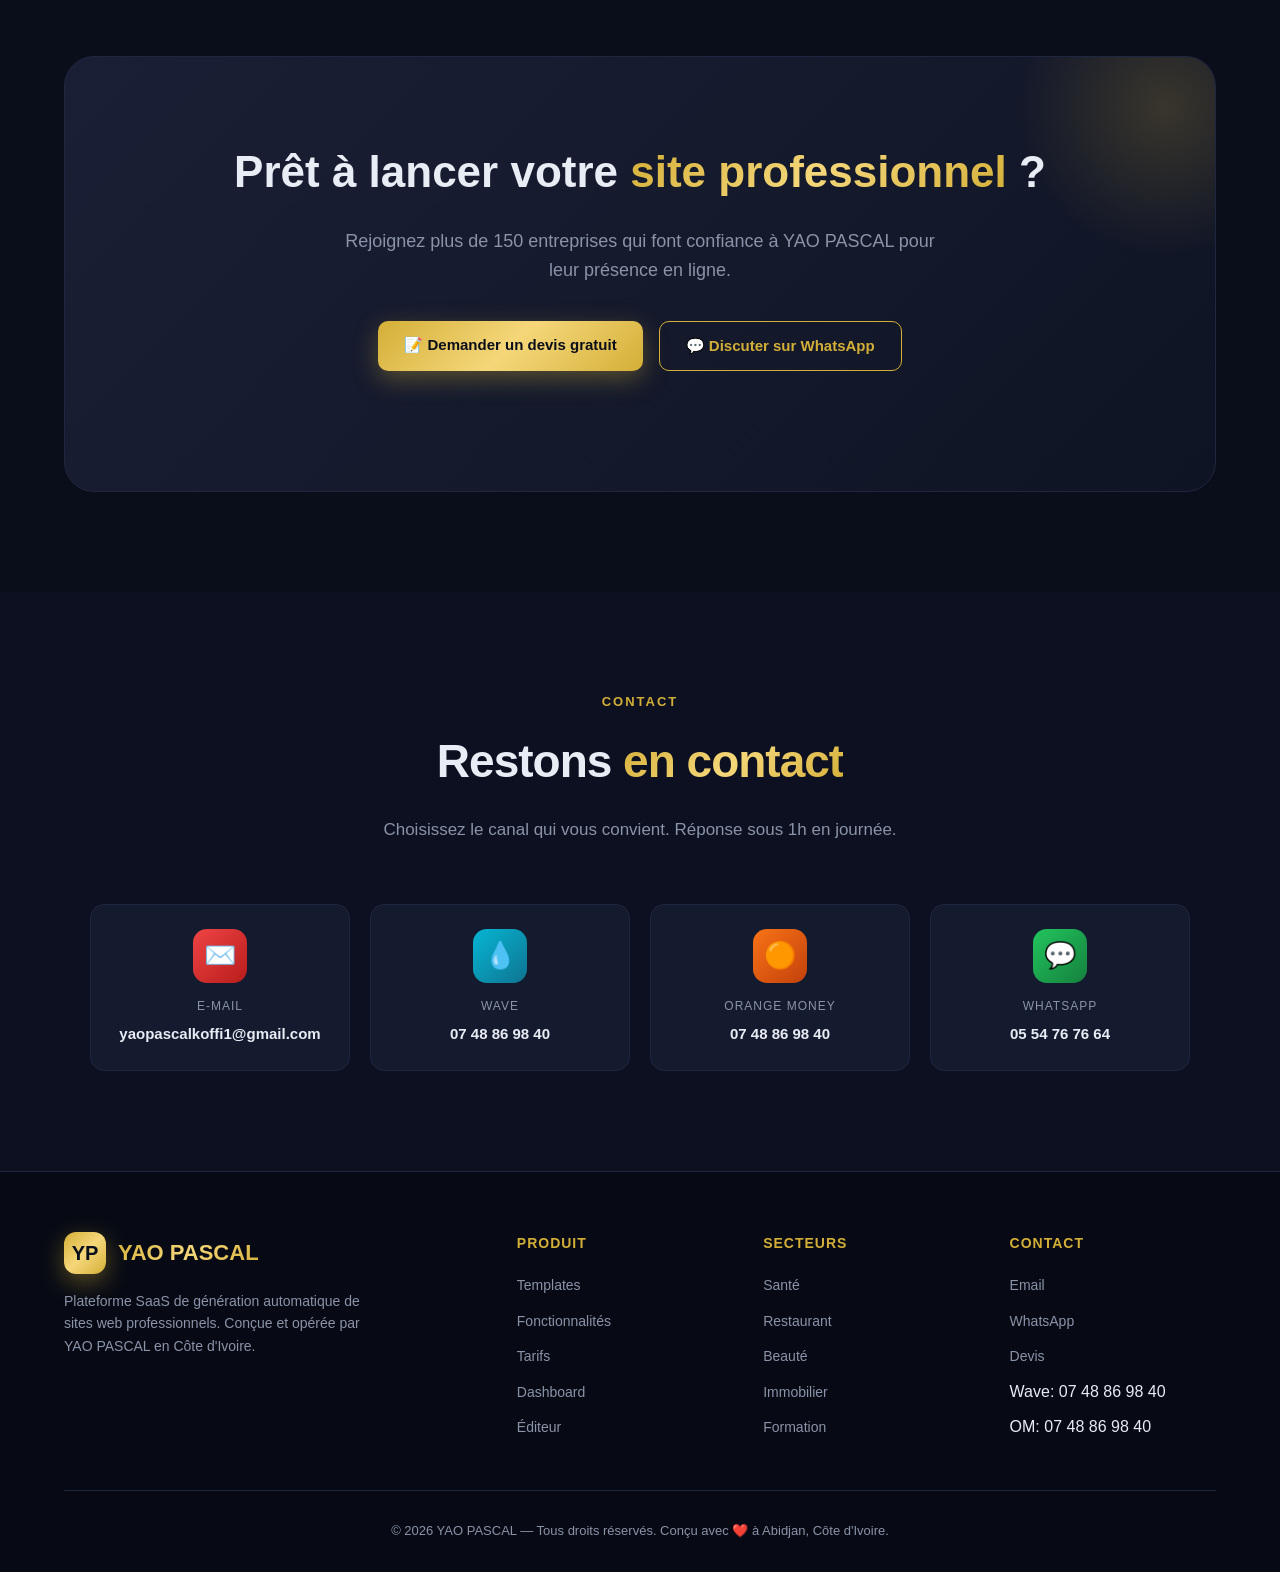
==== commit 44804a5e: "Add files via upload" ====
--- a/index.html
+++ b/index.html
@@ -418,17 +418,17 @@
     <div class="testi">
       <div class="stars">★★★★★</div>
       <p>"YAO PASCAL a livré mon site de restaurant en 48h. Le menu interactif et la réservation en ligne ont boosté mes ventes de 40%."</p>
-      <div class="testi-author"><div class="testi-avatar">KA</div><div><div class="name">Kouassi Aïsha</div><div class="role">Restaurant Le Baobab, Abidjan</div></div></div>
+      <div class="testi-author"><div class="testi-avatar" style="overflow:hidden;padding:0"><img src="https://images.unsplash.com/photo-1573496359142-b8d87734a5a2?w=200&q=80" style="width:100%;height:100%;object-fit:cover" alt=""></div><div><div class="name">Kouassi Aïsha</div><div class="role">Restaurant Le Baobab, Abidjan</div></div></div>
     </div>
     <div class="testi">
       <div class="stars">★★★★★</div>
       <p>"Une plateforme exceptionnelle. Mon cabinet médical a maintenant un site moderne avec prise de rendez-vous. Bravo Pascal !"</p>
-      <div class="testi-author"><div class="testi-avatar">DB</div><div><div class="name">Dr. Bamba Konan</div><div class="role">Cabinet médical, Cocody</div></div></div>
+      <div class="testi-author"><div class="testi-avatar" style="overflow:hidden;padding:0"><img src="https://images.unsplash.com/photo-1612349317150-e413f6a5b16d?w=200&q=80" style="width:100%;height:100%;object-fit:cover" alt=""></div><div><div class="name">Dr. Bamba Konan</div><div class="role">Cabinet médical, Cocody</div></div></div>
     </div>
     <div class="testi">
       <div class="stars">★★★★★</div>
       <p>"Le rapport qualité-prix est imbattable. Le design est premium, la livraison rapide et le support WhatsApp est top."</p>
-      <div class="testi-author"><div class="testi-avatar">SO</div><div><div class="name">Sarah Ouattara</div><div class="role">Salon Beauty Lounge</div></div></div>
+      <div class="testi-author"><div class="testi-avatar" style="overflow:hidden;padding:0"><img src="https://images.unsplash.com/photo-1580489944761-15a19d654956?w=200&q=80" style="width:100%;height:100%;object-fit:cover" alt=""></div><div><div class="name">Sarah Ouattara</div><div class="role">Salon Beauty Lounge</div></div></div>
     </div>
   </div>
 </section>
